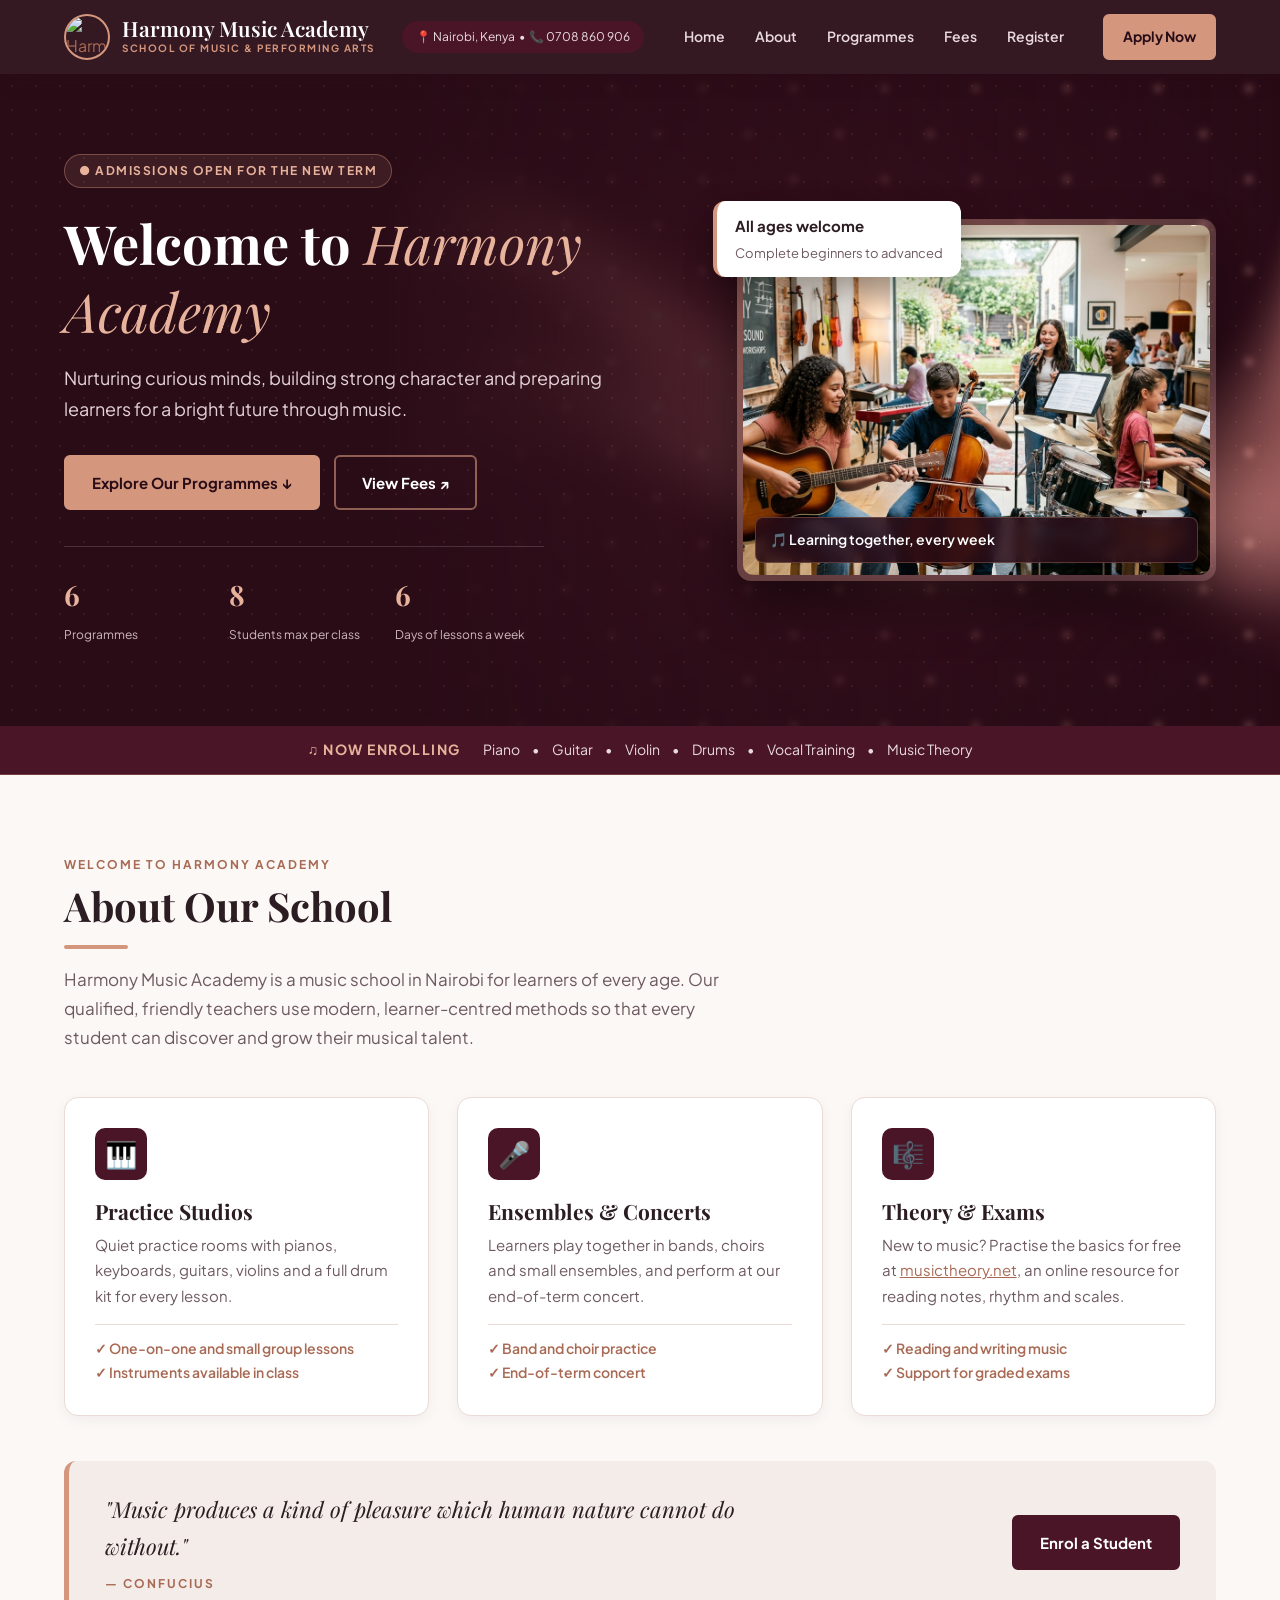
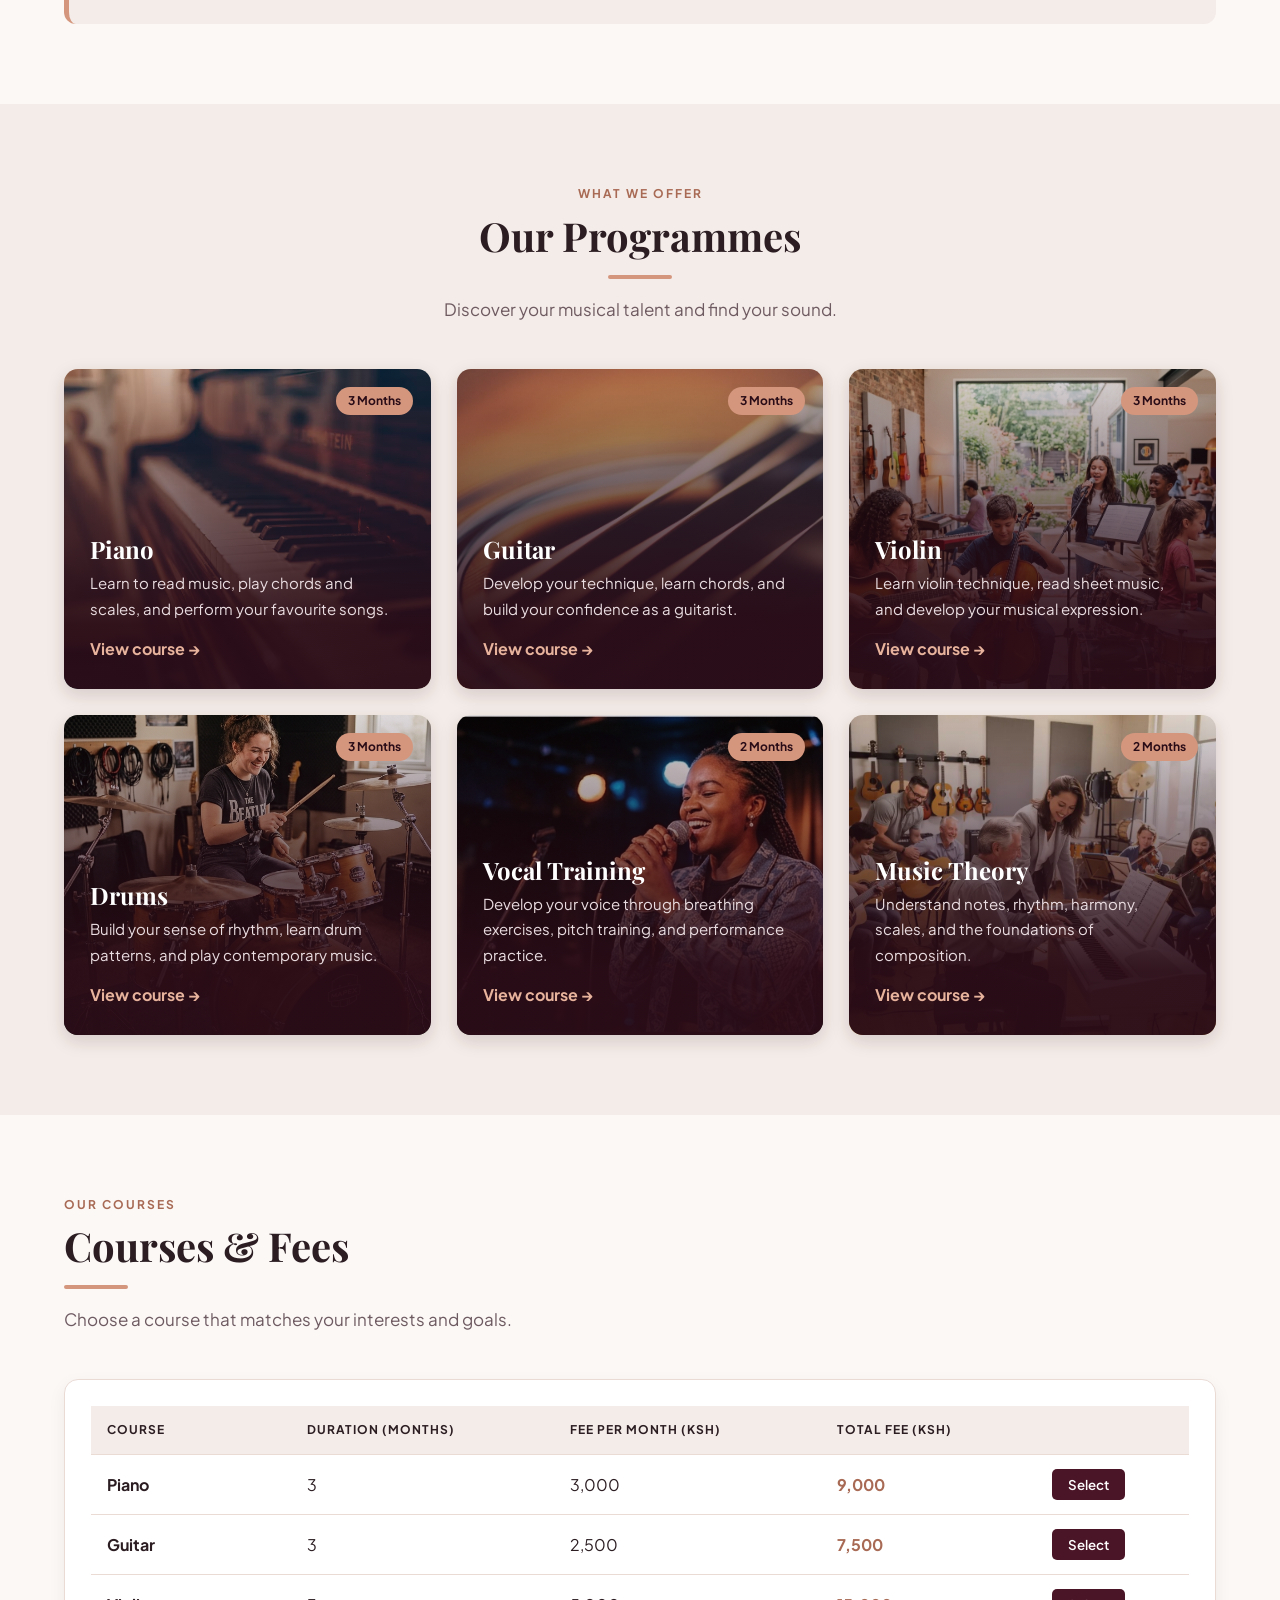
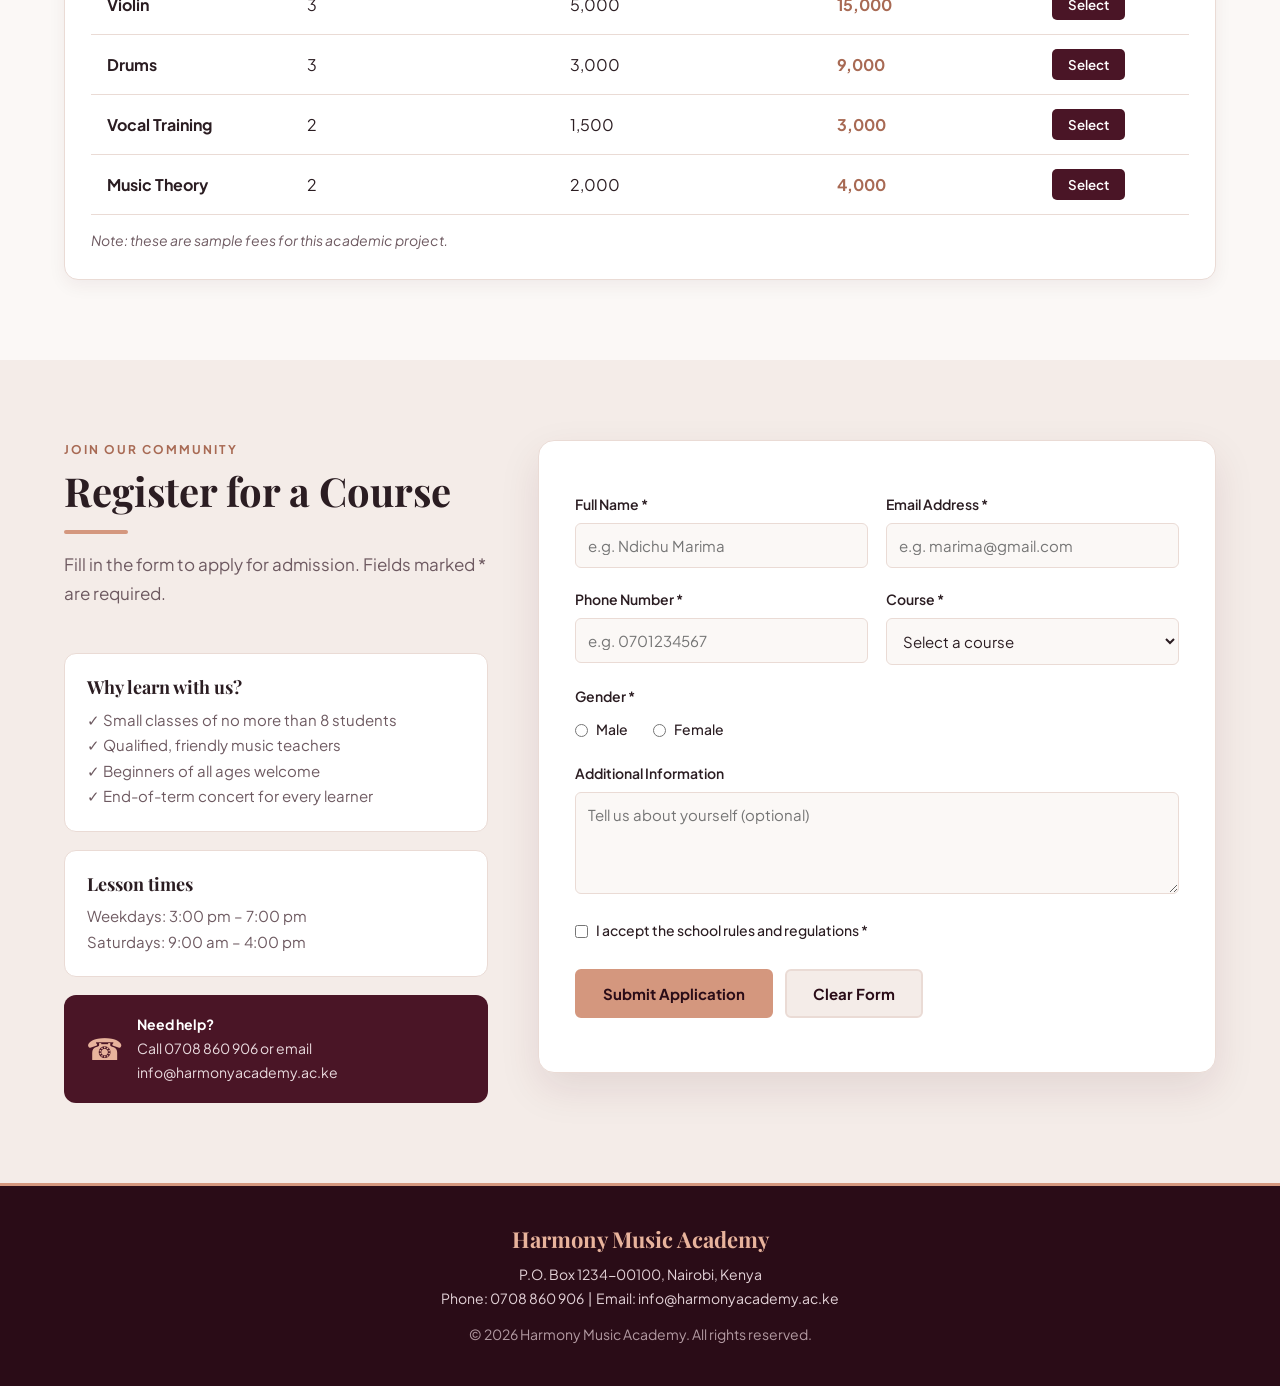
==== index.html @ 663740cb "Add files via upload" ====
<!DOCTYPE html>
<html lang="en">
<head>
    <meta charset="UTF-8">
    <meta name="viewport" content="width=device-width, initial-scale=1.0">
    <title>Harmony Music Academy</title>
    <link rel="preconnect" href="https://fonts.googleapis.com">
    <link rel="preconnect" href="https://fonts.gstatic.com" crossorigin>
    <link href="https://fonts.googleapis.com/css2?family=Playfair+Display:ital,wght@0,500;0,600;0,700;1,400&family=Plus+Jakarta+Sans:wght@400;500;600;700&display=swap" rel="stylesheet">
    <link rel="stylesheet" href="style.css">
</head>
<body>

    <!-- ========== 1. HEADER AND NAVIGATION ========== -->
    <header>
        <div class="header-inner">
            <a href="#home" class="logo">
                <img src="images/piano.png" alt="Harmony Music Academy logo">
                <div>
                    <span class="logo-name">Harmony Music Academy</span>
                    <span class="logo-tag">School of Music &amp; Performing Arts</span>
                </div>
            </a>

            <div class="contact-pill">📍 Nairobi, Kenya &nbsp;•&nbsp; 📞 0708 860 906</div>

            <nav>
                <a href="#home">Home</a>
                <a href="#about">About</a>
                <a href="#programmes">Programmes</a>
                <a href="#courses">Fees</a>
                <a href="#register">Register</a>
            </nav>

            <a href="#register" class="btn btn-small">Apply Now</a>
        </div>
    </header>

    <!-- ========== HERO ========== -->
    <section id="home" class="hero">
        <canvas id="hero-canvas"></canvas>
        <div class="hero-dots"></div>

        <div class="hero-inner">
            <!-- Left: text -->
            <div class="hero-text">
                <span class="badge">● Admissions open for the new term</span>
                <h1>Welcome to <em>Harmony Academy</em></h1>
                <p>Nurturing curious minds, building strong character and preparing learners for a bright future through music.</p>

                <div class="hero-buttons">
                    <button onclick="showWelcome()" class="btn">Explore Our Programmes ↓</button>
                    <a href="#courses" class="btn btn-outline">View Fees ↗</a>
                </div>

                <div class="stats">
                    <div><strong>6</strong><span>Programmes</span></div>
                    <div><strong>8</strong><span>Students max per class</span></div>
                    <div><strong>6</strong><span>Days of lessons a week</span></div>
                </div>
            </div>

            <!-- Right: framed photo -->
            <div class="hero-photo">
                <div class="photo-frame">
                    <img src="images/Logo.jpg" alt="Students playing guitar, cello, drums and piano at Harmony Academy">
                    <div class="photo-caption">🎵 Learning together, every week</div>
                </div>
                <div class="floating-badge">
                    <strong>All ages welcome</strong>
                    <span>Complete beginners to advanced</span>
                </div>
            </div>
        </div>
    </section>

    <!-- ========== INFO STRIP ========== -->
    <div class="ticker">
        <span class="ticker-title">♫ Now enrolling</span>
        <span>Piano</span><span>•</span><span>Guitar</span><span>•</span><span>Violin</span><span>•</span>
        <span>Drums</span><span>•</span><span>Vocal Training</span><span>•</span><span>Music Theory</span>
    </div>

    <!-- ========== 2. ABOUT ========== -->
    <section id="about" class="section">
        <div class="section-heading left">
            <span class="small-heading">Welcome to Harmony Academy</span>
            <h2>About Our School</h2>
            <p>Harmony Music Academy is a music school in Nairobi for learners of every age. Our qualified, friendly
               teachers use modern, learner-centred methods so that every student can discover and grow their musical talent.</p>
        </div>

        <div class="pillars">
            <div class="pillar">
                <div class="pillar-icon">🎹</div>
                <h3>Practice Studios</h3>
                <p>Quiet practice rooms with pianos, keyboards, guitars, violins and a full drum kit for every lesson.</p>
                <ul>
                    <li>✓ One-on-one and small group lessons</li>
                    <li>✓ Instruments available in class</li>
                </ul>
            </div>

            <div class="pillar">
                <div class="pillar-icon">🎤</div>
                <h3>Ensembles &amp; Concerts</h3>
                <p>Learners play together in bands, choirs and small ensembles, and perform at our end-of-term concert.</p>
                <ul>
                    <li>✓ Band and choir practice</li>
                    <li>✓ End-of-term concert</li>
                </ul>
            </div>

            <div class="pillar">
                <div class="pillar-icon">🎼</div>
                <h3>Theory &amp; Exams</h3>
                <p>New to music? Practise the basics for free at
                    <a href="https://www.musictheory.net/" target="_blank" rel="noopener">musictheory.net</a>,
                    an online resource for reading notes, rhythm and scales.</p>
                <ul>
                    <li>✓ Reading and writing music</li>
                    <li>✓ Support for graded exams</li>
                </ul>
            </div>
        </div>

        <div class="quote-banner">
            <blockquote>
                "Music produces a kind of pleasure which human nature cannot do without."
                <span>— Confucius</span>
            </blockquote>
            <a href="#register" class="btn btn-dark">Enrol a Student</a>
        </div>
    </section>

    <!-- ========== PROGRAMMES (photo cards) ========== -->
    <section id="programmes" class="section section-tinted">
        <div class="section-heading">
            <span class="small-heading">What We Offer</span>
            <h2>Our Programmes</h2>
            <p>Discover your musical talent and find your sound.</p>
        </div>

        <div class="card-grid">
            <div class="card" style="background-image: url('images/Piano.png');">
                <span class="card-tag">3 Months</span>
                <h3>Piano</h3>
                <p>Learn to read music, play chords and scales, and perform your favourite songs.</p>
                <a href="course.html?course=piano" class="card-link">View course →</a>
            </div>

            <div class="card" style="background-image: url('images/Guitar.jpg');">
                <span class="card-tag">3 Months</span>
                <h3>Guitar</h3>
                <p>Develop your technique, learn chords, and build your confidence as a guitarist.</p>
                <a href="course.html?course=guitar" class="card-link">View course →</a>
            </div>

            <div class="card" style="background-image: url('images/Logo.jpg');">
                <span class="card-tag">3 Months</span>
                <h3>Violin</h3>
                <p>Learn violin technique, read sheet music, and develop your musical expression.</p>
                <a href="course.html?course=violin" class="card-link">View course →</a>
            </div>

            <div class="card" style="background-image: url('images/Drums.png');">
                <span class="card-tag">3 Months</span>
                <h3>Drums</h3>
                <p>Build your sense of rhythm, learn drum patterns, and play contemporary music.</p>
                <a href="course.html?course=drums" class="card-link">View course →</a>
            </div>

            <div class="card" style="background-image: url('images/Singing.png');">
                <span class="card-tag">2 Months</span>
                <h3>Vocal Training</h3>
                <p>Develop your voice through breathing exercises, pitch training, and performance practice.</p>
                <a href="course.html?course=vocal" class="card-link">View course →</a>
            </div>

            <div class="card" style="background-image: url('images/Musictheory.png');">
                <span class="card-tag">2 Months</span>
                <h3>Music Theory</h3>
                <p>Understand notes, rhythm, harmony, scales, and the foundations of composition.</p>
                <a href="course.html?course=theory" class="card-link">View course →</a>
            </div>
        </div>
    </section>

    <!-- ========== COURSES AND FEES TABLE ========== -->
    <section id="courses" class="section">
        <div class="section-heading left">
            <span class="small-heading">Our Courses</span>
            <h2>Courses &amp; Fees</h2>
            <p>Choose a course that matches your interests and goals.</p>
        </div>

        <div class="table-card">
            <table id="feesTable">
                <thead>
                    <tr>
                        <th>Course</th>
                        <th>Duration (Months)</th>
                        <th>Fee per Month (Ksh)</th>
                        <th>Total Fee (Ksh)</th>
                        <th></th>
                    </tr>
                </thead>
                <tbody>
                    <tr>
                        <td>Piano</td>
                        <td>3</td>
                        <td>3,000</td>
                        <td class="total"></td>
                        <td><button class="btn-select" onclick="chooseCourse('Piano')">Select</button></td>
                    </tr>
                    <tr>
                        <td>Guitar</td>
                        <td>3</td>
                        <td>2,500</td>
                        <td class="total"></td>
                        <td><button class="btn-select" onclick="chooseCourse('Guitar')">Select</button></td>
                    </tr>
                    <tr>
                        <td>Violin</td>
                        <td>3</td>
                        <td>5,000</td>
                        <td class="total"></td>
                        <td><button class="btn-select" onclick="chooseCourse('Violin')">Select</button></td>
                    </tr>
                    <tr>
                        <td>Drums</td>
                        <td>3</td>
                        <td>3,000</td>
                        <td class="total"></td>
                        <td><button class="btn-select" onclick="chooseCourse('Drums')">Select</button></td>
                    </tr>
                    <tr>
                        <td>Vocal Training</td>
                        <td>2</td>
                        <td>1,500</td>
                        <td class="total"></td>
                        <td><button class="btn-select" onclick="chooseCourse('Vocal Training')">Select</button></td>
                    </tr>
                    <tr>
                        <td>Music Theory</td>
                        <td>2</td>
                        <td>2,000</td>
                        <td class="total"></td>
                        <td><button class="btn-select" onclick="chooseCourse('Music Theory')">Select</button></td>
                    </tr>
                </tbody>
            </table>
            <p class="note">Note: these are sample fees for this academic project.</p>
        </div>
    </section>

    <!-- ========== 3. REGISTRATION FORM ========== -->
    <section id="register" class="section section-tinted">
        <div class="register-grid">

            <!-- Left: instructions -->
            <div class="register-info">
                <div class="section-heading left">
                    <span class="small-heading">Join Our Community</span>
                    <h2>Register for a Course</h2>
                    <p>Fill in the form to apply for admission. Fields marked * are required.</p>
                </div>

                <div class="info-box">
                    <h3>Why learn with us?</h3>
                    <ul>
                        <li>✓ Small classes of no more than 8 students</li>
                        <li>✓ Qualified, friendly music teachers</li>
                        <li>✓ Beginners of all ages welcome</li>
                        <li>✓ End-of-term concert for every learner</li>
                    </ul>
                </div>

                <div class="info-box">
                    <h3>Lesson times</h3>
                    <p>Weekdays: 3:00 pm – 7:00 pm<br>Saturdays: 9:00 am – 4:00 pm</p>
                </div>

                <div class="help-box">
                    <span>☎</span>
                    <div>
                        <strong>Need help?</strong>
                        <p>Call 0708 860 906 or email info@harmonyacademy.ac.ke</p>
                    </div>
                </div>
            </div>

            <!-- Right: the form -->
            <form id="registrationForm" novalidate>
                <div class="form-row">
                    <div>
                        <label for="fullName">Full Name *</label>
                        <input type="text" id="fullName" name="fullName" placeholder="e.g. Ndichu Marima">
                        <small class="error" id="nameError"></small>
                    </div>
                    <div>
                        <label for="email">Email Address *</label>
                        <input type="email" id="email" name="email" placeholder="e.g. marima@gmail.com">
                        <small class="error" id="emailError"></small>
                    </div>
                </div>

                <div class="form-row">
                    <div>
                        <label for="phone">Phone Number *</label>
                        <input type="tel" id="phone" name="phone" placeholder="e.g. 0701234567">
                        <small class="error" id="phoneError"></small>
                    </div>
                    <div>
                        <label for="course">Course *</label>
                        <select id="course" name="course">
                            <option value="">Select a course</option>
                            <option>Piano</option>
                            <option>Guitar</option>
                            <option>Violin</option>
                            <option>Drums</option>
                            <option>Vocal Training</option>
                            <option>Music Theory</option>
                        </select>
                        <small class="error" id="courseError"></small>
                    </div>
                </div>

                <label>Gender *</label>
                <div class="radio-row">
                    <label><input type="radio" name="gender" value="Male"> Male</label>
                    <label><input type="radio" name="gender" value="Female"> Female</label>
                </div>
                <small class="error" id="genderError"></small>

                <label for="message">Additional Information</label>
                <textarea id="message" name="message" rows="4" placeholder="Tell us about yourself (optional)"></textarea>

                <label class="checkbox"><input type="checkbox" id="terms"> I accept the school rules and regulations *</label>
                <small class="error" id="termsError"></small>

                <div class="form-buttons">
                    <button type="submit" class="btn">Submit Application</button>
                    <button type="reset" class="btn btn-light">Clear Form</button>
                </div>

                <p id="formMessage"></p>
            </form>
        </div>
    </section>

    <!-- ========== FOOTER / CONTACT ========== -->
    <footer id="contact">
        <h3>Harmony Music Academy</h3>
        <p>P.O. Box 1234-00100, Nairobi, Kenya</p>
        <p>Phone: 0708 860 906 &nbsp;|&nbsp; Email: info@harmonyacademy.ac.ke</p>
        <p class="copyright">&copy; <span id="year"></span> Harmony Music Academy. All rights reserved.</p>
    </footer>

    <script src="script.js"></script>
</body>
</html>
---- style.css ----
/* ========== 4. CSS STYLING ========== */

/* Colour scheme: change a colour here and it changes everywhere */
:root {
    --dark: #2a0c17;          /* deepest wine: hero, footer */
    --main: #4a1526;          /* wine: header, buttons */
    --main-light: #632036;
    --accent: #d4977e;        /* rose gold */
    --accent-light: #e8b39c;
    --accent-dark: #a86a54;
    --cream: #fbf8f6;         /* page background */
    --cream-dark: #f4ece8;    /* tinted sections */
    --white: #ffffff;
    --text: #2b1d22;
    --muted: #6e5a61;
    --border: #eadbd5;
}

/* ---------- General ---------- */
* {
    box-sizing: border-box;
    margin: 0;
    padding: 0;
}

html {
    scroll-behavior: smooth;
}

body {
    font-family: "Plus Jakarta Sans", Arial, sans-serif;
    font-size: 16px;
    line-height: 1.7;
    background-color: var(--cream);
    color: var(--text);
}

h1, h2, h3 {
    font-family: "Playfair Display", Georgia, serif;
    line-height: 1.25;
}

a {
    color: var(--accent-dark);
}

/* ---------- Buttons ---------- */
.btn {
    display: inline-block;
    background-color: var(--accent);
    color: var(--dark);
    border: 2px solid var(--accent);
    padding: 13px 26px;
    border-radius: 6px;
    font-family: inherit;
    font-size: 15px;
    font-weight: 700;
    text-decoration: none;
    cursor: pointer;
    transition: background-color 0.3s, transform 0.3s, box-shadow 0.3s;
}

.btn:hover {
    background-color: var(--accent-light);
    transform: translateY(-2px);
    box-shadow: 0 8px 20px rgba(212, 151, 126, 0.35);
}

.btn-outline {
    background-color: transparent;
    color: white;
    border-color: rgba(212, 151, 126, 0.6);
}

.btn-outline:hover {
    background-color: rgba(255, 255, 255, 0.08);
}

.btn-dark {
    background-color: var(--main);
    border-color: var(--main);
    color: white;
}

.btn-dark:hover {
    background-color: var(--main-light);
}

.btn-light {
    background-color: var(--cream-dark);
    border-color: var(--border);
}

.btn-small {
    padding: 9px 18px;
    font-size: 14px;
}

/* ---------- 1. Header and navigation ---------- */
header {
    position: sticky;
    top: 0;
    z-index: 50;
    background-color: rgba(42, 12, 23, 0.95);
    backdrop-filter: blur(10px);
    box-shadow: 0 4px 20px rgba(42, 12, 23, 0.15);
}

.header-inner {
    max-width: 1200px;
    margin: 0 auto;
    padding: 14px 24px;
    display: flex;
    align-items: center;
    justify-content: space-between;
    gap: 20px;
    flex-wrap: wrap;
}

.logo {
    display: flex;
    align-items: center;
    gap: 12px;
    text-decoration: none;
}

.logo img {
    width: 46px;
    height: 46px;
    border-radius: 50%;
    object-fit: cover;
    border: 2px solid var(--accent);
}

.logo-name {
    display: block;
    font-family: "Playfair Display", Georgia, serif;
    font-size: 21px;
    font-weight: 600;
    color: white;
    line-height: 1.1;
}

.logo-tag {
    display: block;
    font-size: 10px;
    font-weight: 700;
    letter-spacing: 1.5px;
    text-transform: uppercase;
    color: var(--accent);
}

.contact-pill {
    background-color: var(--main);
    color: #e9dade;
    font-size: 12px;
    padding: 6px 14px;
    border-radius: 20px;
}

nav {
    display: flex;
    gap: 6px;
    flex-wrap: wrap;
}

nav a {
    color: #e9dade;
    text-decoration: none;
    font-size: 14px;
    font-weight: 600;
    padding: 6px 12px;
    border-radius: 5px;
    transition: background-color 0.3s, color 0.3s;
}

/* Hover effect on navigation links */
nav a:hover {
    background-color: var(--accent);
    color: var(--dark);
}

/* ---------- Hero ---------- */
.hero {
    position: relative;
    overflow: hidden;
    background-color: var(--dark);
    color: white;
}

#hero-canvas {
    position: absolute;
    inset: 0;
    width: 100%;
    height: 100%;
    opacity: 0.6;
    pointer-events: none;
}

/* Fade from solid on the left to the waves on the right */
.hero::before {
    content: "";
    position: absolute;
    inset: 0;
    background: linear-gradient(to right, var(--dark) 30%, rgba(42, 12, 23, 0.7) 60%, transparent);
    z-index: 1;
}

/* Faint dot pattern */
.hero-dots {
    position: absolute;
    inset: 0;
    background-image: radial-gradient(rgba(232, 179, 156, 0.6) 0.8px, transparent 0.8px);
    background-size: 24px 24px;
    opacity: 0.15;
    z-index: 1;
}

.hero-inner {
    position: relative;
    z-index: 2;
    max-width: 1200px;
    margin: 0 auto;
    padding: 80px 24px;
    display: grid;
    grid-template-columns: 1.3fr 1fr;
    gap: 50px;
    align-items: center;
}

.badge {
    display: inline-block;
    font-size: 12px;
    font-weight: 700;
    letter-spacing: 1.5px;
    text-transform: uppercase;
    color: var(--accent-light);
    background-color: rgba(212, 151, 126, 0.12);
    border: 1px solid rgba(212, 151, 126, 0.4);
    padding: 6px 14px;
    border-radius: 20px;
    margin-bottom: 22px;
}

.hero h1 {
    font-size: clamp(34px, 4.5vw, 54px);
    margin-bottom: 18px;
}

.hero h1 em {
    font-weight: 400;
    color: var(--accent-light);
}

.hero-text > p {
    color: #e3d2d7;
    font-size: 18px;
    max-width: 540px;
    margin-bottom: 30px;
}

.hero-buttons {
    display: flex;
    gap: 14px;
    flex-wrap: wrap;
}

.stats {
    display: grid;
    grid-template-columns: repeat(3, 1fr);
    gap: 16px;
    max-width: 480px;
    margin-top: 36px;
    padding-top: 24px;
    border-top: 1px solid rgba(255, 255, 255, 0.15);
}

.stats strong {
    display: block;
    font-family: "Playfair Display", Georgia, serif;
    font-size: 28px;
    color: var(--accent-light);
}

.stats span {
    font-size: 12px;
    color: #cdb8be;
}

.hero-photo {
    position: relative;
}

.photo-frame {
    position: relative;
    padding: 6px;
    border-radius: 14px;
    background: linear-gradient(135deg, rgba(212, 151, 126, 0.5), rgba(255, 255, 255, 0.1));
    box-shadow: 0 25px 50px rgba(0, 0, 0, 0.4);
}

.photo-frame img {
    display: block;
    width: 100%;
    aspect-ratio: 4 / 3;
    object-fit: cover;
    border-radius: 10px;
    transition: transform 0.6s;
}

.photo-frame:hover img {
    transform: scale(1.03);
}

.photo-caption {
    position: absolute;
    left: 18px;
    right: 18px;
    bottom: 18px;
    background-color: rgba(42, 12, 23, 0.85);
    backdrop-filter: blur(6px);
    border: 1px solid rgba(212, 151, 126, 0.3);
    border-radius: 8px;
    padding: 10px 14px;
    font-size: 14px;
    font-weight: 600;
}

.floating-badge {
    position: absolute;
    top: -18px;
    left: -24px;
    background-color: white;
    color: var(--text);
    padding: 12px 18px;
    border-radius: 12px;
    box-shadow: 0 12px 30px rgba(0, 0, 0, 0.25);
    border-left: 4px solid var(--accent);
}

.floating-badge strong {
    display: block;
    font-size: 15px;
}

.floating-badge span {
    font-size: 13px;
    color: var(--muted);
}

/* ---------- Info strip ---------- */
.ticker {
    background-color: var(--main);
    color: #e9dade;
    font-size: 14px;
    padding: 12px 24px;
    display: flex;
    flex-wrap: wrap;
    justify-content: center;
    gap: 12px;
    border-bottom: 1px solid rgba(212, 151, 126, 0.3);
}

.ticker-title {
    color: var(--accent-light);
    font-weight: 700;
    letter-spacing: 1.5px;
    text-transform: uppercase;
    margin-right: 10px;
}

/* ---------- 2. Content sections ---------- */
.section {
    max-width: 1200px;
    margin: 0 auto;
    padding: 80px 24px;
    scroll-margin-top: 80px;
}

/* A tinted section stretches the colour full width */
.section-tinted {
    max-width: none;
    background-color: var(--cream-dark);
    padding-left: max(24px, calc((100% - 1152px) / 2));
    padding-right: max(24px, calc((100% - 1152px) / 2));
}

.section-heading {
    text-align: center;
    max-width: 680px;
    margin: 0 auto 45px;
}

.section-heading.left {
    text-align: left;
    margin-left: 0;
}

.small-heading {
    display: block;
    font-size: 12px;
    font-weight: 700;
    letter-spacing: 2px;
    text-transform: uppercase;
    color: var(--accent-dark);
    margin-bottom: 6px;
}

.section-heading h2 {
    font-size: clamp(30px, 3.5vw, 40px);
    color: var(--text);
}

/* Short rose-gold line under each heading */
.section-heading h2::after {
    content: "";
    display: block;
    width: 64px;
    height: 4px;
    border-radius: 2px;
    background-color: var(--accent);
    margin: 14px auto 16px;
}

.section-heading.left h2::after {
    margin-left: 0;
}

.section-heading p {
    color: var(--muted);
    font-size: 17px;
}

/* ---------- About: three pillar cards ---------- */
.pillars {
    display: grid;
    grid-template-columns: repeat(3, 1fr);
    gap: 28px;
}

.pillar {
    background-color: var(--white);
    border: 1px solid var(--border);
    border-radius: 14px;
    padding: 30px;
    box-shadow: 0 4px 14px rgba(74, 21, 38, 0.05);
    transition: border-color 0.3s, transform 0.3s, box-shadow 0.3s;
}

.pillar:hover {
    border-color: var(--accent);
    transform: translateY(-6px);
    box-shadow: 0 16px 32px rgba(74, 21, 38, 0.12);
}

.pillar-icon {
    width: 52px;
    height: 52px;
    border-radius: 10px;
    background-color: var(--main);
    display: flex;
    align-items: center;
    justify-content: center;
    font-size: 26px;
    margin-bottom: 18px;
}

.pillar h3 {
    font-size: 21px;
    margin-bottom: 8px;
}

.pillar p {
    color: var(--muted);
    font-size: 15px;
    margin-bottom: 16px;
}

.pillar ul {
    list-style: none;
    border-top: 1px solid var(--border);
    padding-top: 12px;
    font-size: 14px;
    font-weight: 600;
    color: var(--accent-dark);
}

.quote-banner {
    margin-top: 45px;
    background-color: var(--cream-dark);
    border-left: 5px solid var(--accent);
    border-radius: 12px;
    padding: 30px 36px;
    display: flex;
    align-items: center;
    justify-content: space-between;
    gap: 24px;
    flex-wrap: wrap;
}

.quote-banner blockquote {
    font-family: "Playfair Display", Georgia, serif;
    font-style: italic;
    font-size: 22px;
    max-width: 700px;
}

.quote-banner blockquote span {
    display: block;
    font-family: "Plus Jakarta Sans", Arial, sans-serif;
    font-style: normal;
    font-size: 12px;
    font-weight: 700;
    letter-spacing: 2px;
    text-transform: uppercase;
    color: var(--accent-dark);
    margin-top: 8px;
}

/* ---------- Programme photo cards ---------- */
.card-grid {
    display: grid;
    grid-template-columns: repeat(3, 1fr);
    gap: 26px;
}

.card {
    position: relative;
    overflow: hidden;
    min-height: 320px;
    padding: 26px;
    border-radius: 14px;
    background-size: cover;
    background-position: center;
    color: white;
    display: flex;
    flex-direction: column;
    justify-content: flex-end;
    box-shadow: 0 6px 18px rgba(42, 12, 23, 0.15);
    transition: transform 0.35s, box-shadow 0.35s;
}

/* Dark fade over the photo so the text is readable */
.card::before {
    content: "";
    position: absolute;
    inset: 0;
    background: linear-gradient(to top, rgba(42, 12, 23, 0.95) 20%, rgba(42, 12, 23, 0.15));
}

/* Keep the text above the dark fade */
.card > * {
    position: relative;
    z-index: 1;
}

.card:hover {
    transform: translateY(-8px);
    box-shadow: 0 20px 40px rgba(42, 12, 23, 0.3);
}

.card-tag {
    position: absolute;
    top: 18px;
    right: 18px;
    background-color: var(--accent);
    color: var(--dark);
    font-size: 12px;
    font-weight: 700;
    padding: 4px 12px;
    border-radius: 20px;
}

.card h3 {
    font-size: 24px;
    margin-bottom: 6px;
}

.card p {
    color: #eadde1;
    font-size: 15px;
    margin-bottom: 14px;
}

.card .card-link {
    color: var(--accent-light);
    font-weight: 700;
    text-decoration: none;
}

.card .card-link:hover {
    text-decoration: underline;
}

/* ---------- Table ---------- */
.table-card {
    background-color: var(--white);
    border: 1px solid var(--border);
    border-radius: 14px;
    padding: 26px;
    box-shadow: 0 6px 18px rgba(74, 21, 38, 0.06);
    overflow-x: auto;
}

table {
    width: 100%;
    border-collapse: collapse;
}

th, td {
    padding: 14px 16px;
    text-align: left;
    border-bottom: 1px solid var(--border);
}

th {
    background-color: var(--cream-dark);
    font-size: 12px;
    letter-spacing: 1px;
    text-transform: uppercase;
}

td:first-child {
    font-weight: 700;
}

.total {
    font-weight: 700;
    color: var(--accent-dark);
}

tbody tr {
    transition: background-color 0.3s;
}

tbody tr:hover {
    background-color: #fbf1ec;
}

.btn-select {
    background-color: var(--main);
    color: white;
    border: none;
    padding: 7px 16px;
    border-radius: 5px;
    font-family: inherit;
    font-weight: 600;
    cursor: pointer;
    transition: background-color 0.3s;
}

.btn-select:hover {
    background-color: var(--accent);
    color: var(--dark);
}

.note {
    color: var(--muted);
    font-size: 14px;
    font-style: italic;
    margin-top: 14px;
}

/* ---------- 3. Registration form ---------- */
.register-grid {
    display: grid;
    grid-template-columns: 1fr 1.6fr;
    gap: 50px;
    align-items: start;
}

.info-box {
    background-color: var(--white);
    border: 1px solid var(--border);
    border-radius: 12px;
    padding: 22px;
    margin-bottom: 18px;
}

.info-box h3 {
    font-size: 18px;
    margin-bottom: 8px;
}

.info-box ul {
    list-style: none;
    color: var(--muted);
    font-size: 15px;
}

.info-box p {
    color: var(--muted);
    font-size: 15px;
}

.help-box {
    display: flex;
    gap: 14px;
    align-items: center;
    background-color: var(--main);
    color: #e9dade;
    border-radius: 12px;
    padding: 18px 22px;
    font-size: 14px;
}

.help-box > span {
    font-size: 30px;
    color: var(--accent-light);
}

.help-box strong {
    color: white;
}

form {
    background-color: var(--white);
    border: 1px solid var(--border);
    border-radius: 16px;
    padding: 36px;
    box-shadow: 0 16px 40px rgba(74, 21, 38, 0.1);
}

.form-row {
    display: grid;
    grid-template-columns: 1fr 1fr;
    gap: 18px;
}

form label {
    display: block;
    font-weight: 600;
    font-size: 14px;
    margin: 16px 0 6px;
}

input[type="text"],
input[type="email"],
input[type="tel"],
select,
textarea {
    width: 100%;
    padding: 12px;
    font-family: inherit;
    font-size: 15px;
    color: var(--text);
    background-color: var(--cream);
    border: 1px solid var(--border);
    border-radius: 6px;
}

input:focus,
select:focus,
textarea:focus {
    outline: none;
    border-color: var(--accent);
    box-shadow: 0 0 0 3px rgba(212, 151, 126, 0.25);
}

.radio-row {
    display: flex;
    gap: 25px;
}

.radio-row label,
form .checkbox {
    font-weight: 500;
    display: flex;
    align-items: center;
    gap: 8px;
    margin: 4px 0;
}

form .checkbox {
    margin-top: 18px;
}

.error {
    display: block;
    color: #c0392b;
    font-size: 13px;
    margin-top: 4px;
}

.form-buttons {
    display: flex;
    gap: 12px;
    margin-top: 26px;
    flex-wrap: wrap;
}

#formMessage {
    margin-top: 18px;
    font-weight: 700;
}

/* ---------- Footer ---------- */
footer {
    background-color: var(--dark);
    color: #e3d2d7;
    text-align: center;
    padding: 40px 24px;
    border-top: 3px solid var(--accent);
    font-size: 14px;
}

footer h3 {
    color: var(--accent-light);
    font-size: 22px;
    margin-bottom: 10px;
}

.copyright {
    margin-top: 12px;
    color: #b39aa2;
}

/* ---------- Fade-in on scroll ---------- */
.fade-in {
    opacity: 0;
    transform: translateY(40px);
    transition: opacity 0.8s ease, transform 0.8s ease;
}

.fade-in.visible {
    opacity: 1;
    transform: translateY(0);
}

/* ---------- Course details page (course.html) ---------- */
.course-hero {
    min-height: 45vh;
    background-size: cover;
    background-position: center;
    position: relative;
    display: flex;
    align-items: flex-end;
    padding: 50px max(24px, calc((100% - 1152px) / 2));
    color: white;
}

.course-hero::before {
    content: "";
    position: absolute;
    inset: 0;
    background: linear-gradient(to top, rgba(42, 12, 23, 0.95), rgba(42, 12, 23, 0.3));
}

.course-hero > * {
    position: relative;
    z-index: 1;
}

.course-hero h1 {
    font-size: clamp(34px, 4.5vw, 50px);
}

.back-link {
    color: var(--accent-light);
    text-decoration: none;
    font-weight: 700;
}

.course-layout {
    display: grid;
    grid-template-columns: 1.6fr 1fr;
    gap: 40px;
    align-items: start;
}

.course-layout h2 {
    font-size: 26px;
    margin: 24px 0 10px;
}

.course-layout ul {
    padding-left: 20px;
}

.course-layout li {
    margin-bottom: 6px;
}

.info-card {
    background-color: var(--main);
    color: #e9dade;
    border-top: 5px solid var(--accent);
    border-radius: 14px;
    padding: 30px;
}

.info-card h3 {
    color: var(--accent-light);
    font-size: 17px;
    margin: 18px 0 6px;
}

.info-card h3:first-child {
    margin-top: 0;
}

.info-card .btn-enrol {
    display: block;
    text-align: center;
    background-color: var(--accent);
    color: var(--dark);
    padding: 14px;
    border-radius: 6px;
    font-weight: 700;
    text-decoration: none;
    margin-top: 22px;
    transition: background-color 0.3s, transform 0.3s;
}

.info-card .btn-enrol:hover {
    background-color: var(--accent-light);
    transform: translateY(-2px);
}

/* ---------- Layout for smaller screens ---------- */
@media (max-width: 1000px) {
    .contact-pill {
        display: none;
    }

    .hero-inner,
    .register-grid,
    .course-layout {
        grid-template-columns: 1fr;
    }

    .floating-badge {
        left: 10px;
    }

    .pillars,
    .card-grid {
        grid-template-columns: repeat(2, 1fr);
    }
}

@media (max-width: 700px) {
    .header-inner {
        justify-content: center;
    }

    .btn-small {
        display: none;
    }

    .hero-inner {
        padding: 50px 16px;
    }

    .section {
        padding: 55px 16px;
    }

    .pillars,
    .card-grid,
    .form-row,
    .stats {
        grid-template-columns: 1fr;
    }

    .stats {
        gap: 8px;
    }

    form {
        padding: 22px;
    }

    .quote-banner blockquote {
        font-size: 19px;
    }
}
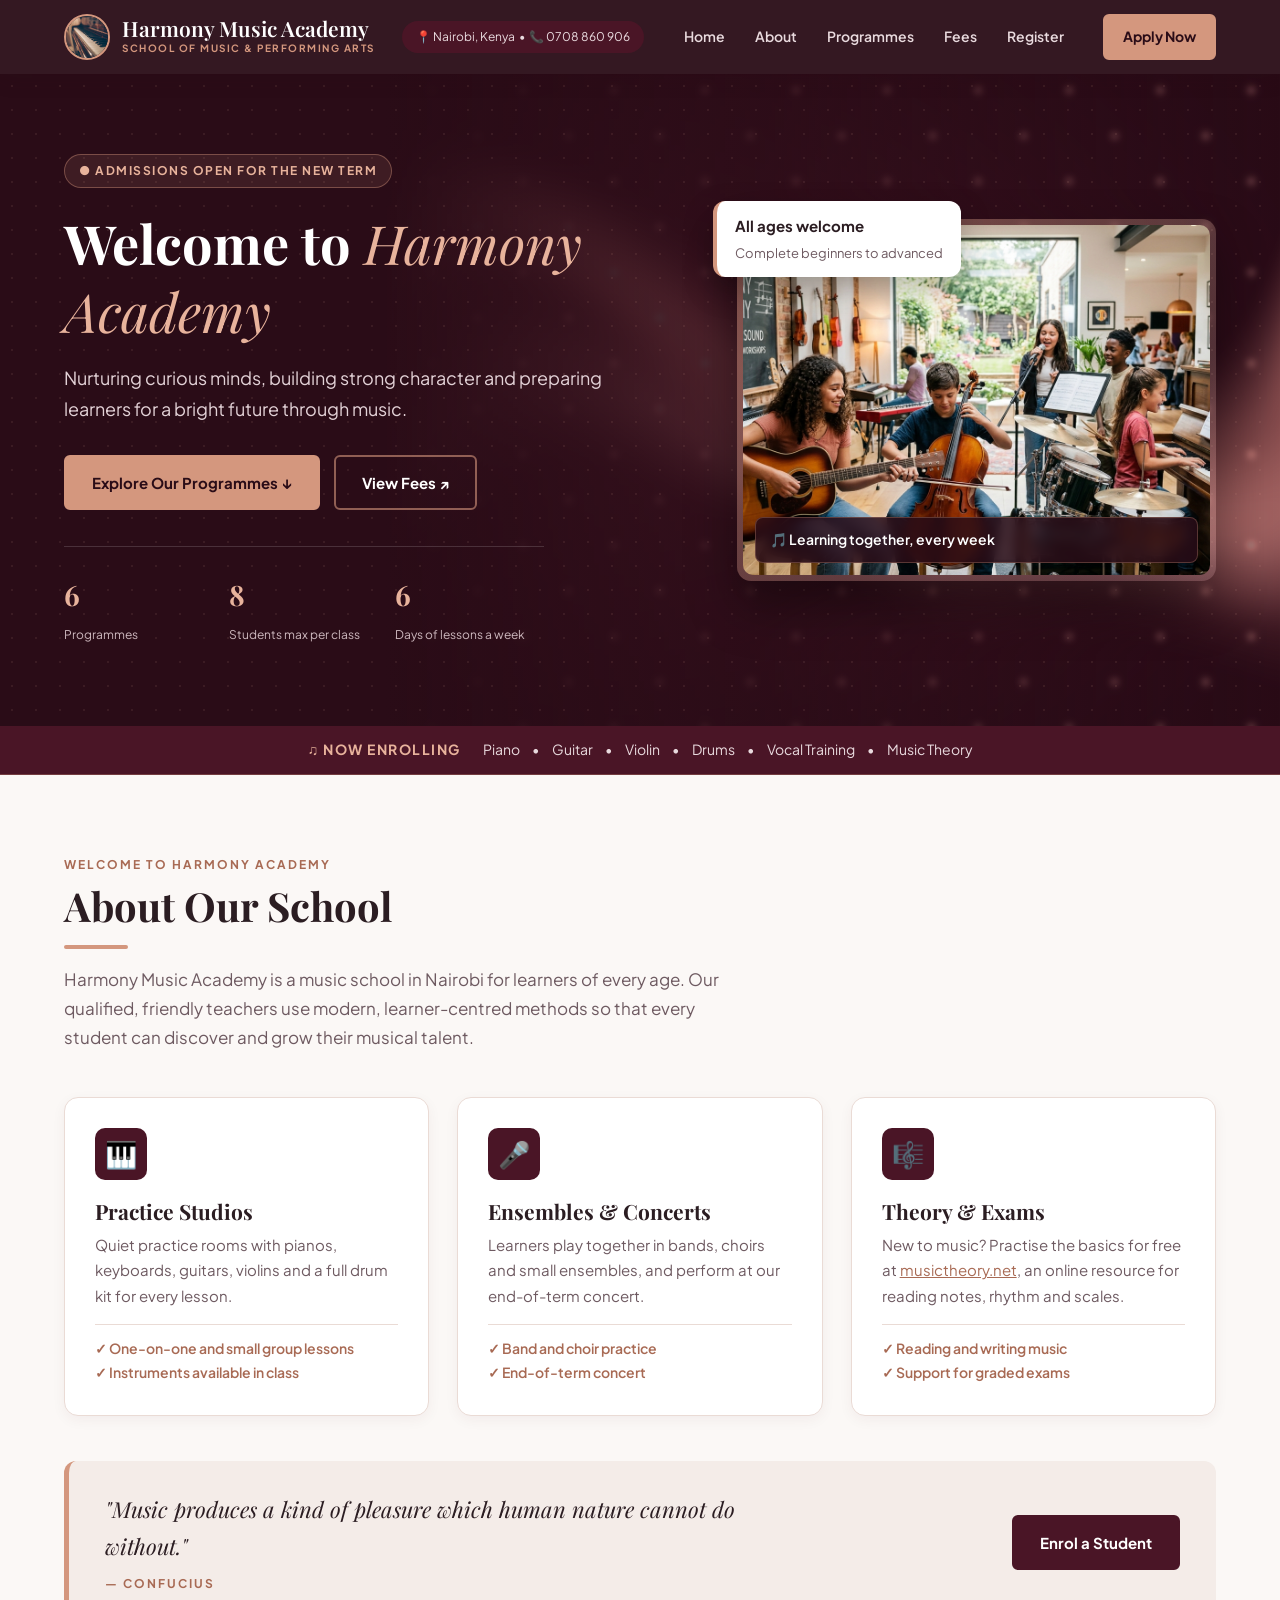
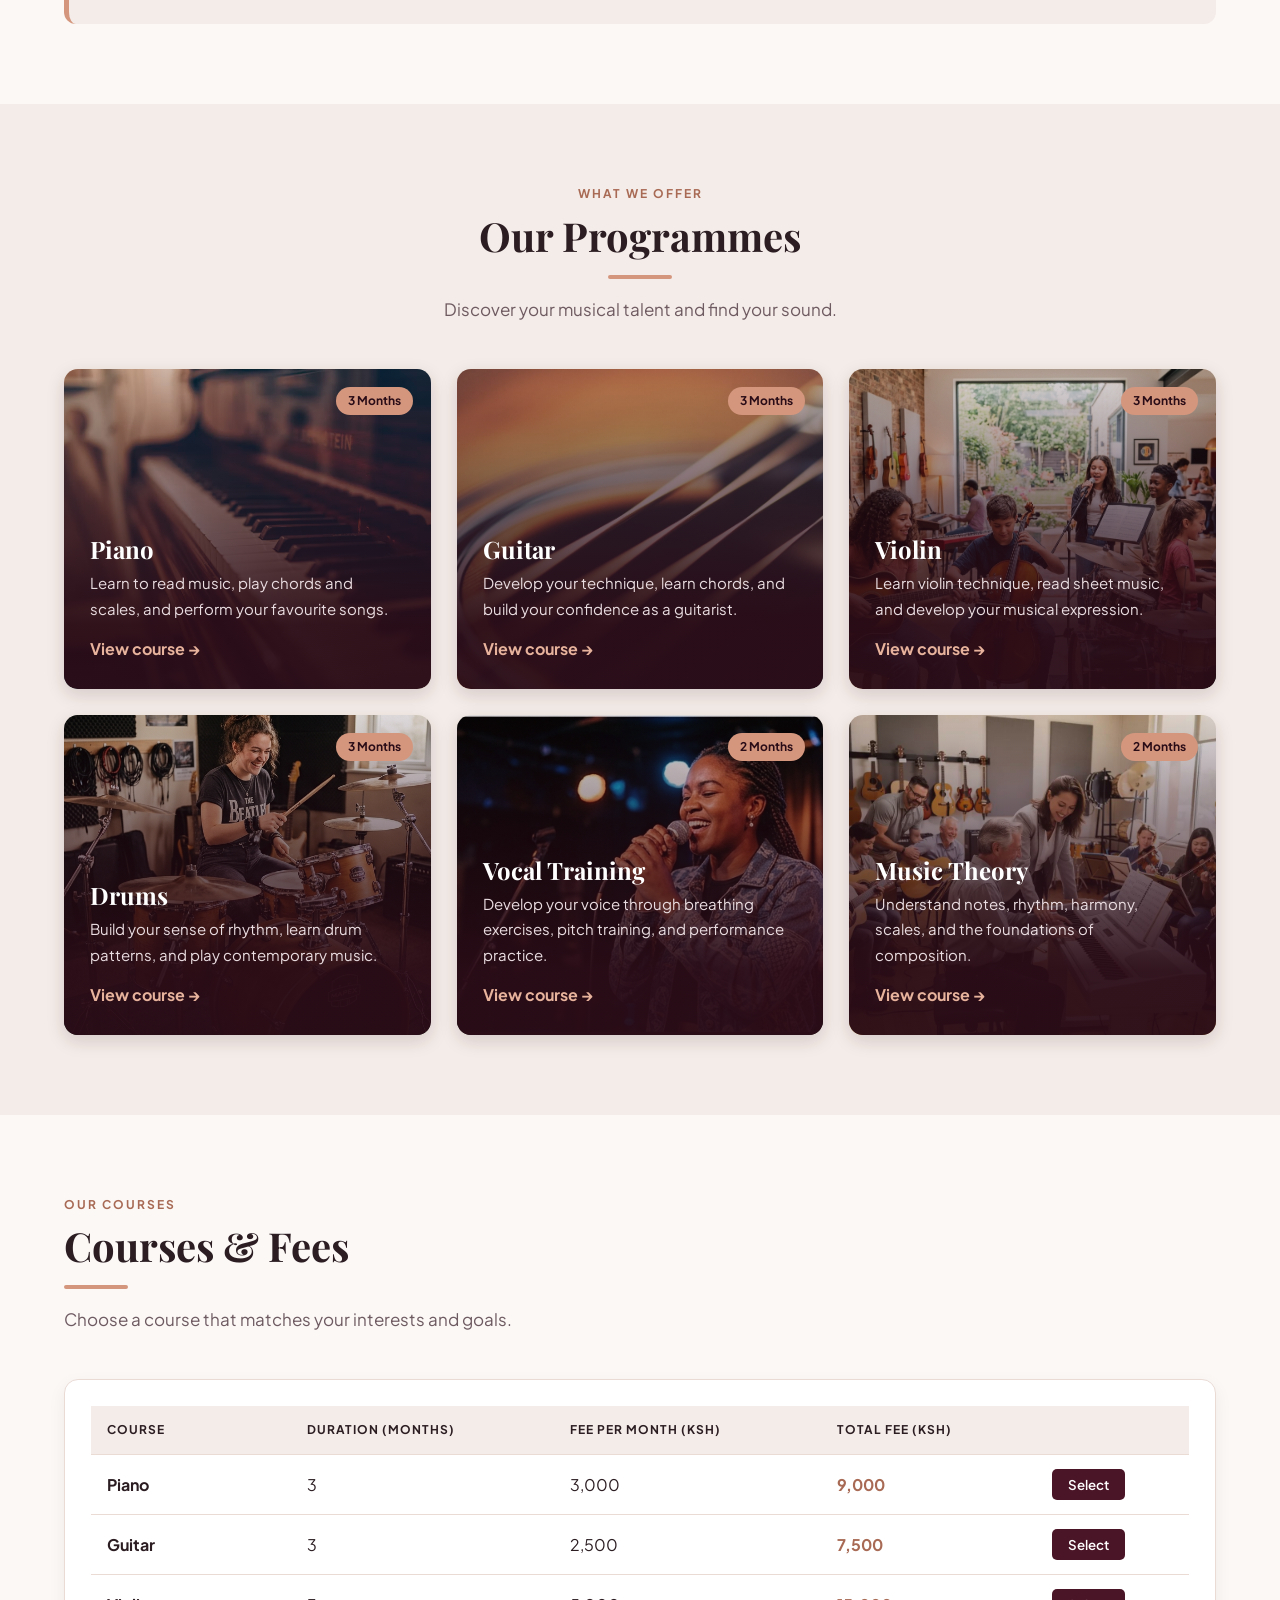
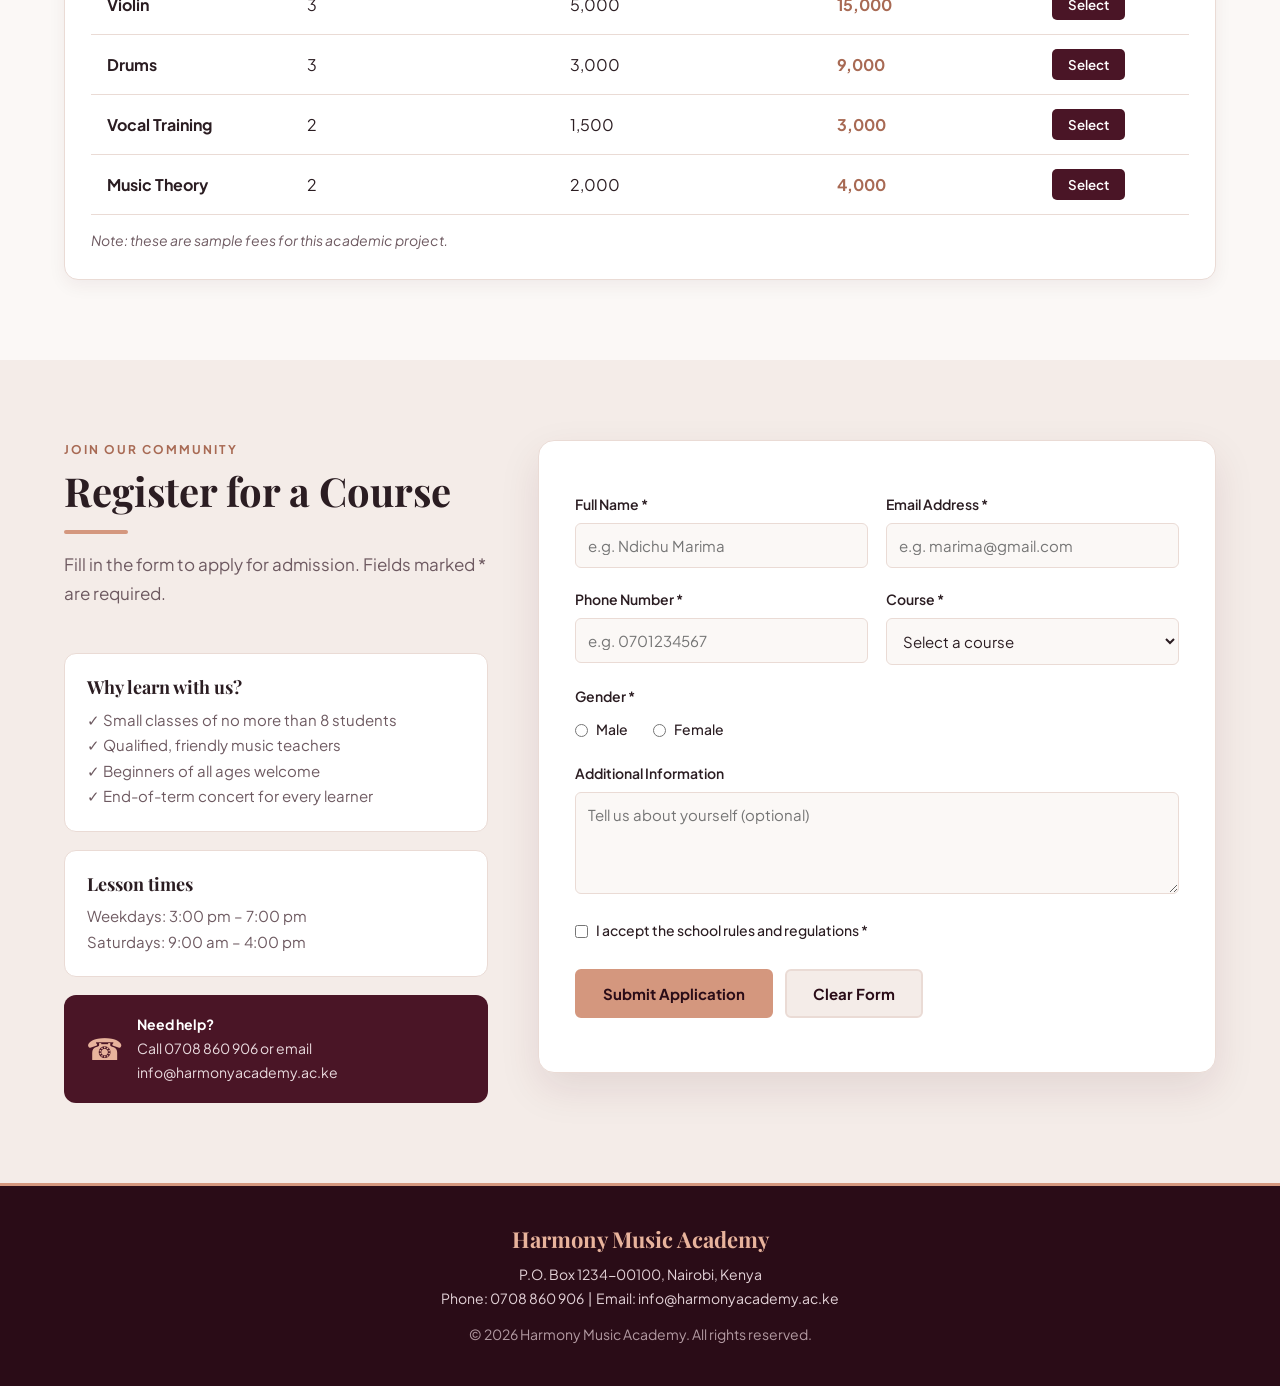
==== commit 2b1c9ec0: "Update index.html" ====
--- a/index.html
+++ b/index.html
@@ -15,7 +15,7 @@
     <header>
         <div class="header-inner">
             <a href="#home" class="logo">
-                <img src="images/piano.png" alt="Harmony Music Academy logo">
+                <img src="images/Piano.png" alt="Harmony Music Academy logo">
                 <div>
                     <span class="logo-name">Harmony Music Academy</span>
                     <span class="logo-tag">School of Music &amp; Performing Arts</span>
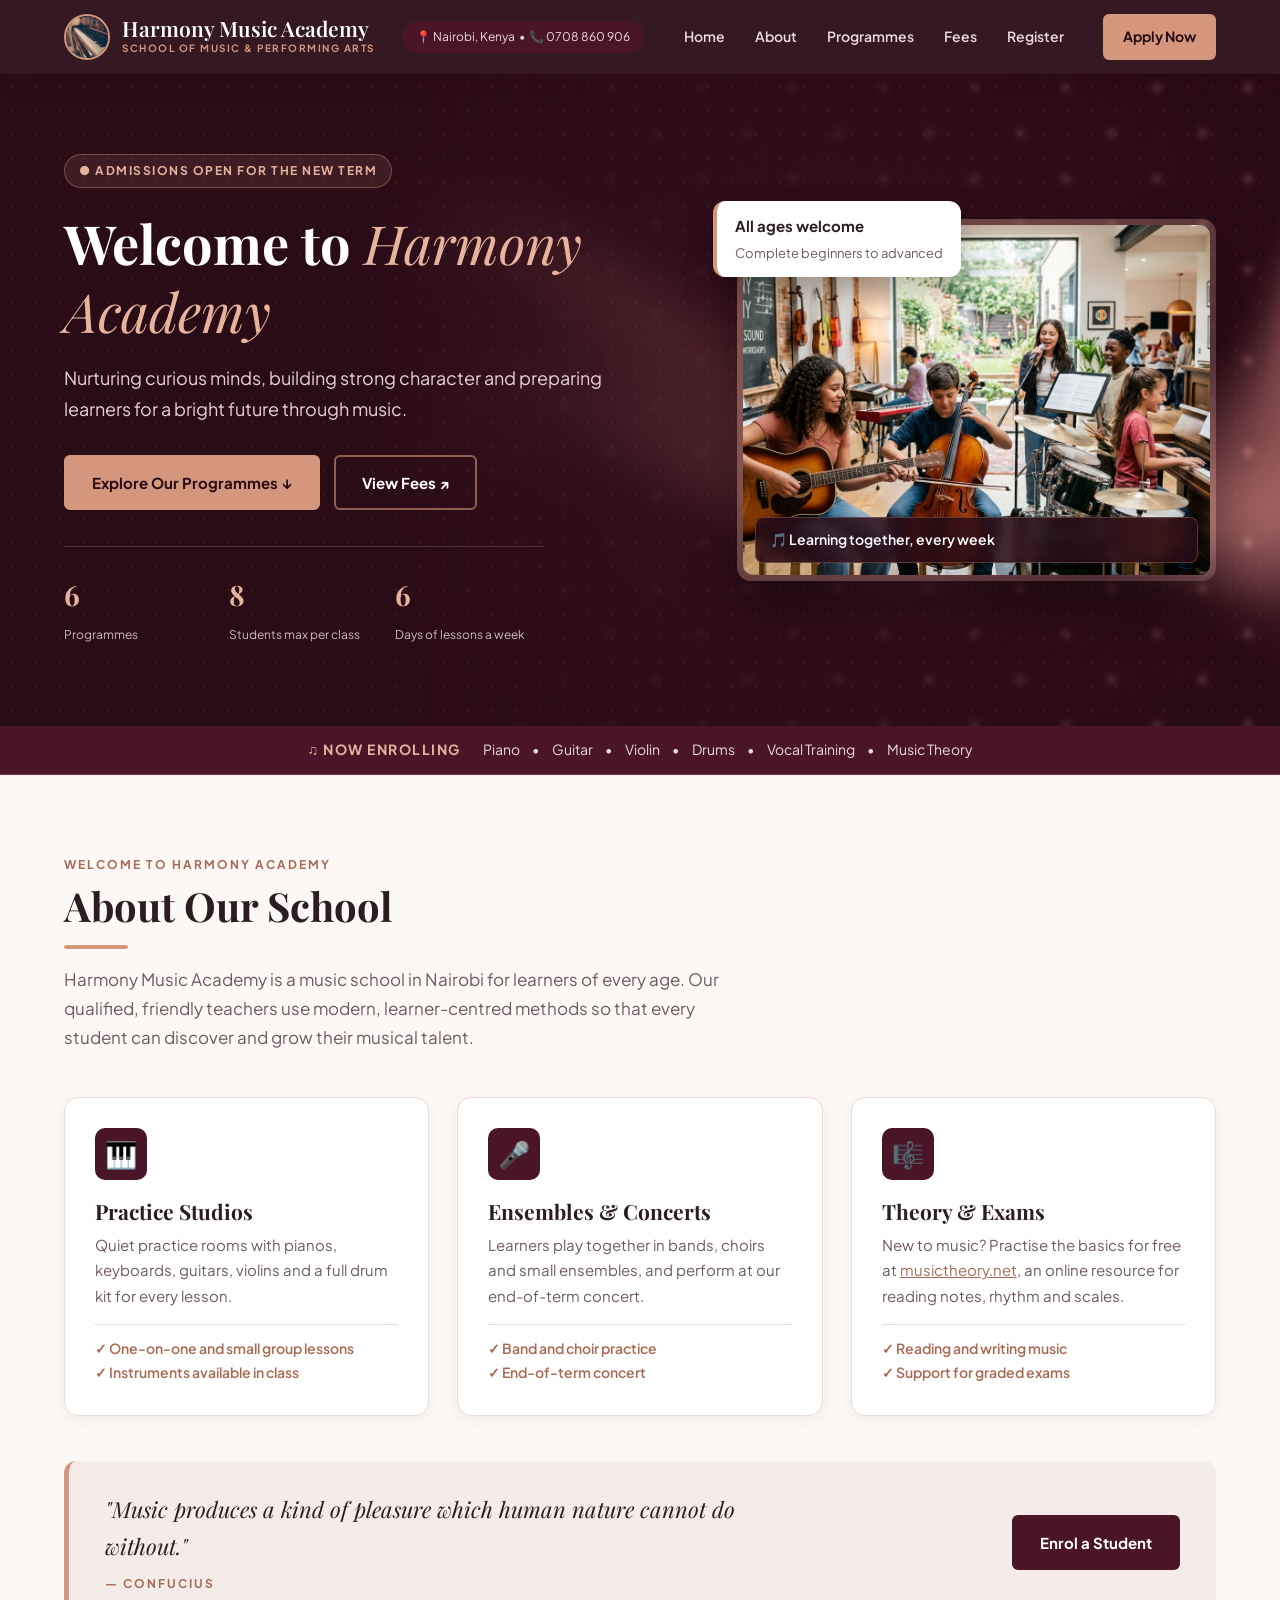
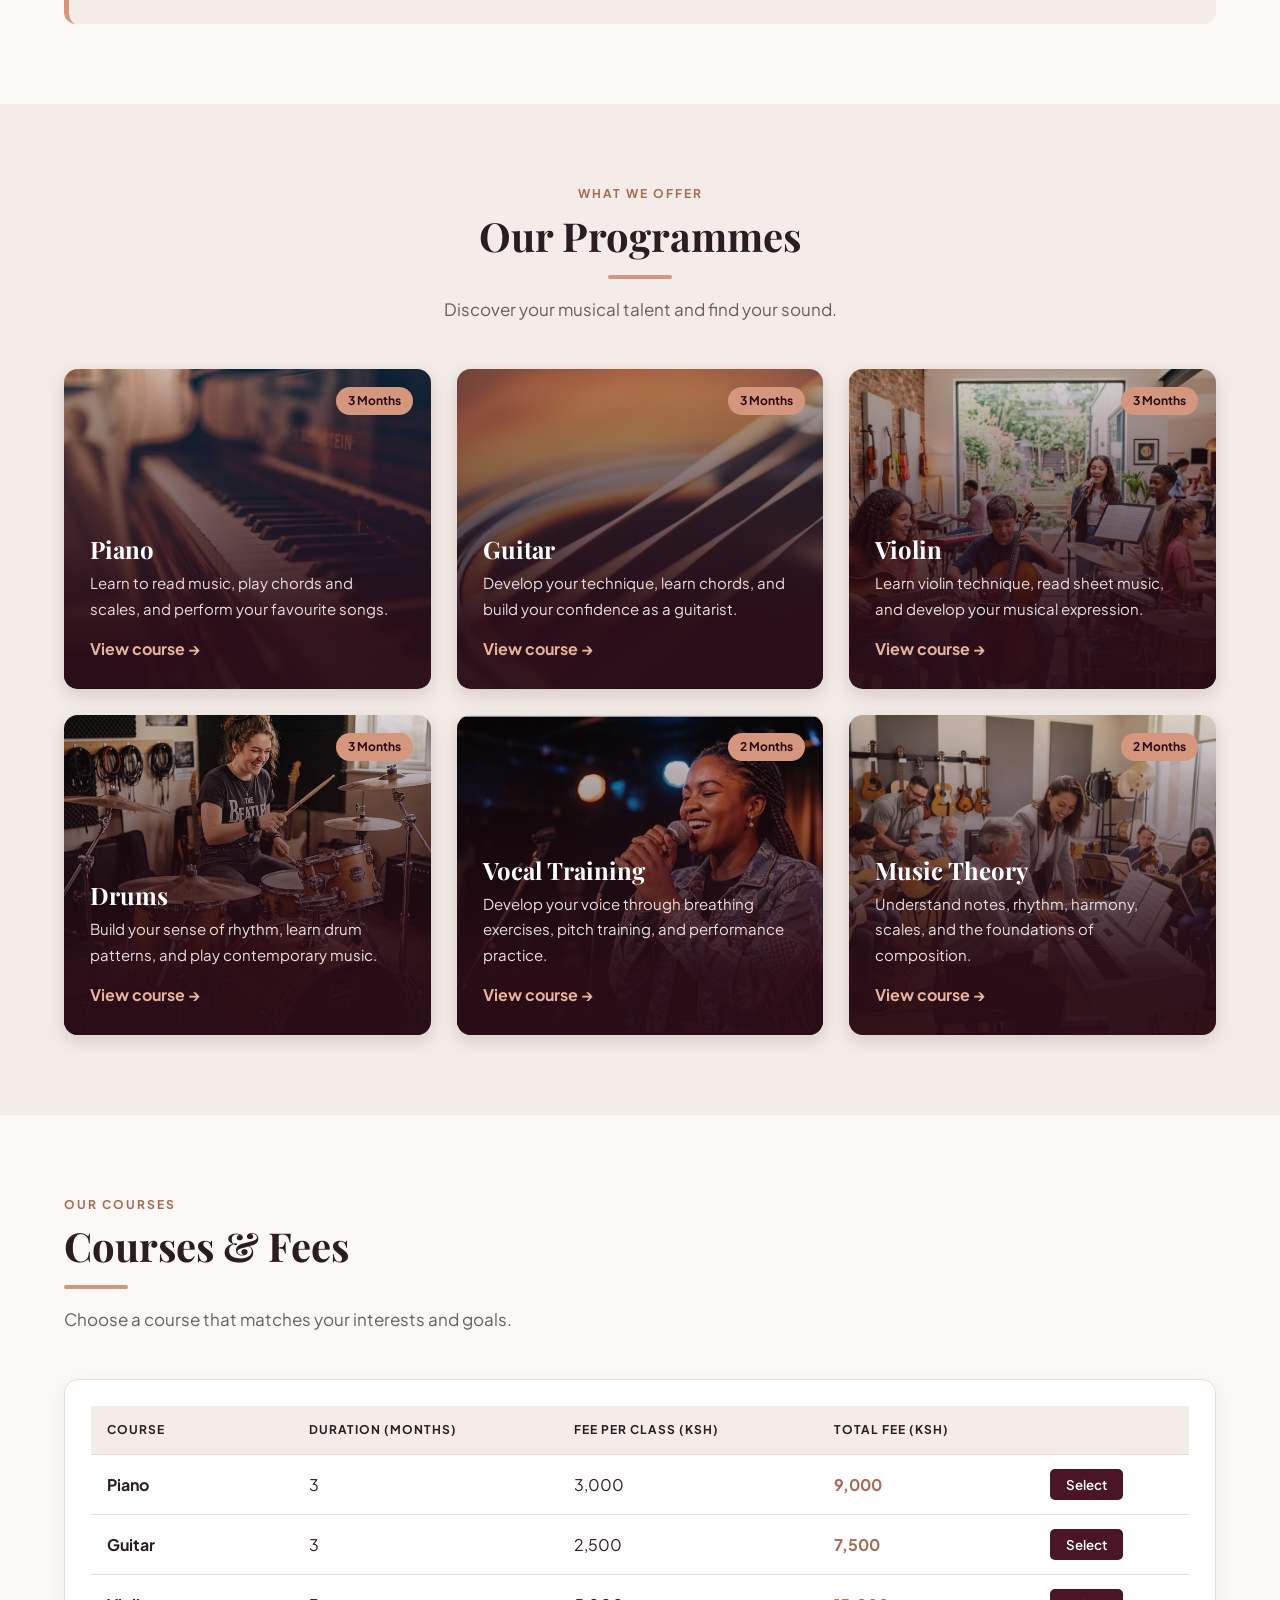
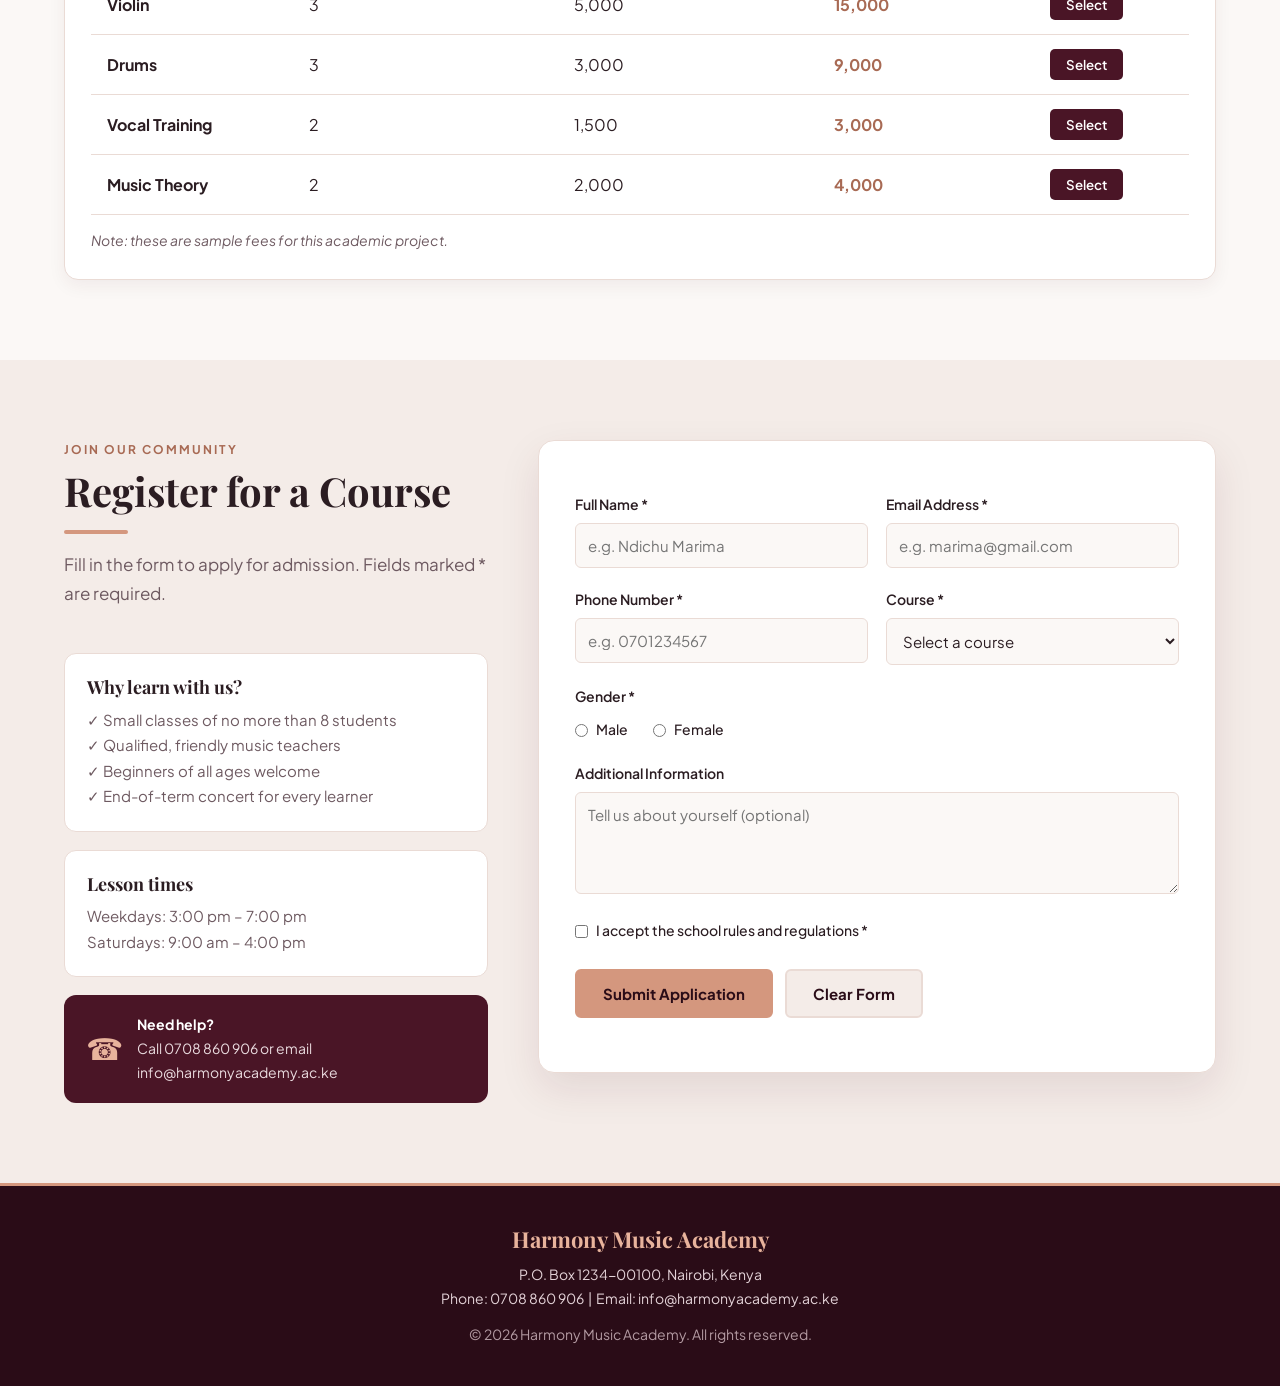
==== commit c1bf61e5: "Update index.html" ====
--- a/index.html
+++ b/index.html
@@ -200,7 +200,7 @@
                     <tr>
                         <th>Course</th>
                         <th>Duration (Months)</th>
-                        <th>Fee per Month (Ksh)</th>
+                        <th>Fee per Class (Ksh)</th>
                         <th>Total Fee (Ksh)</th>
                         <th></th>
                     </tr>
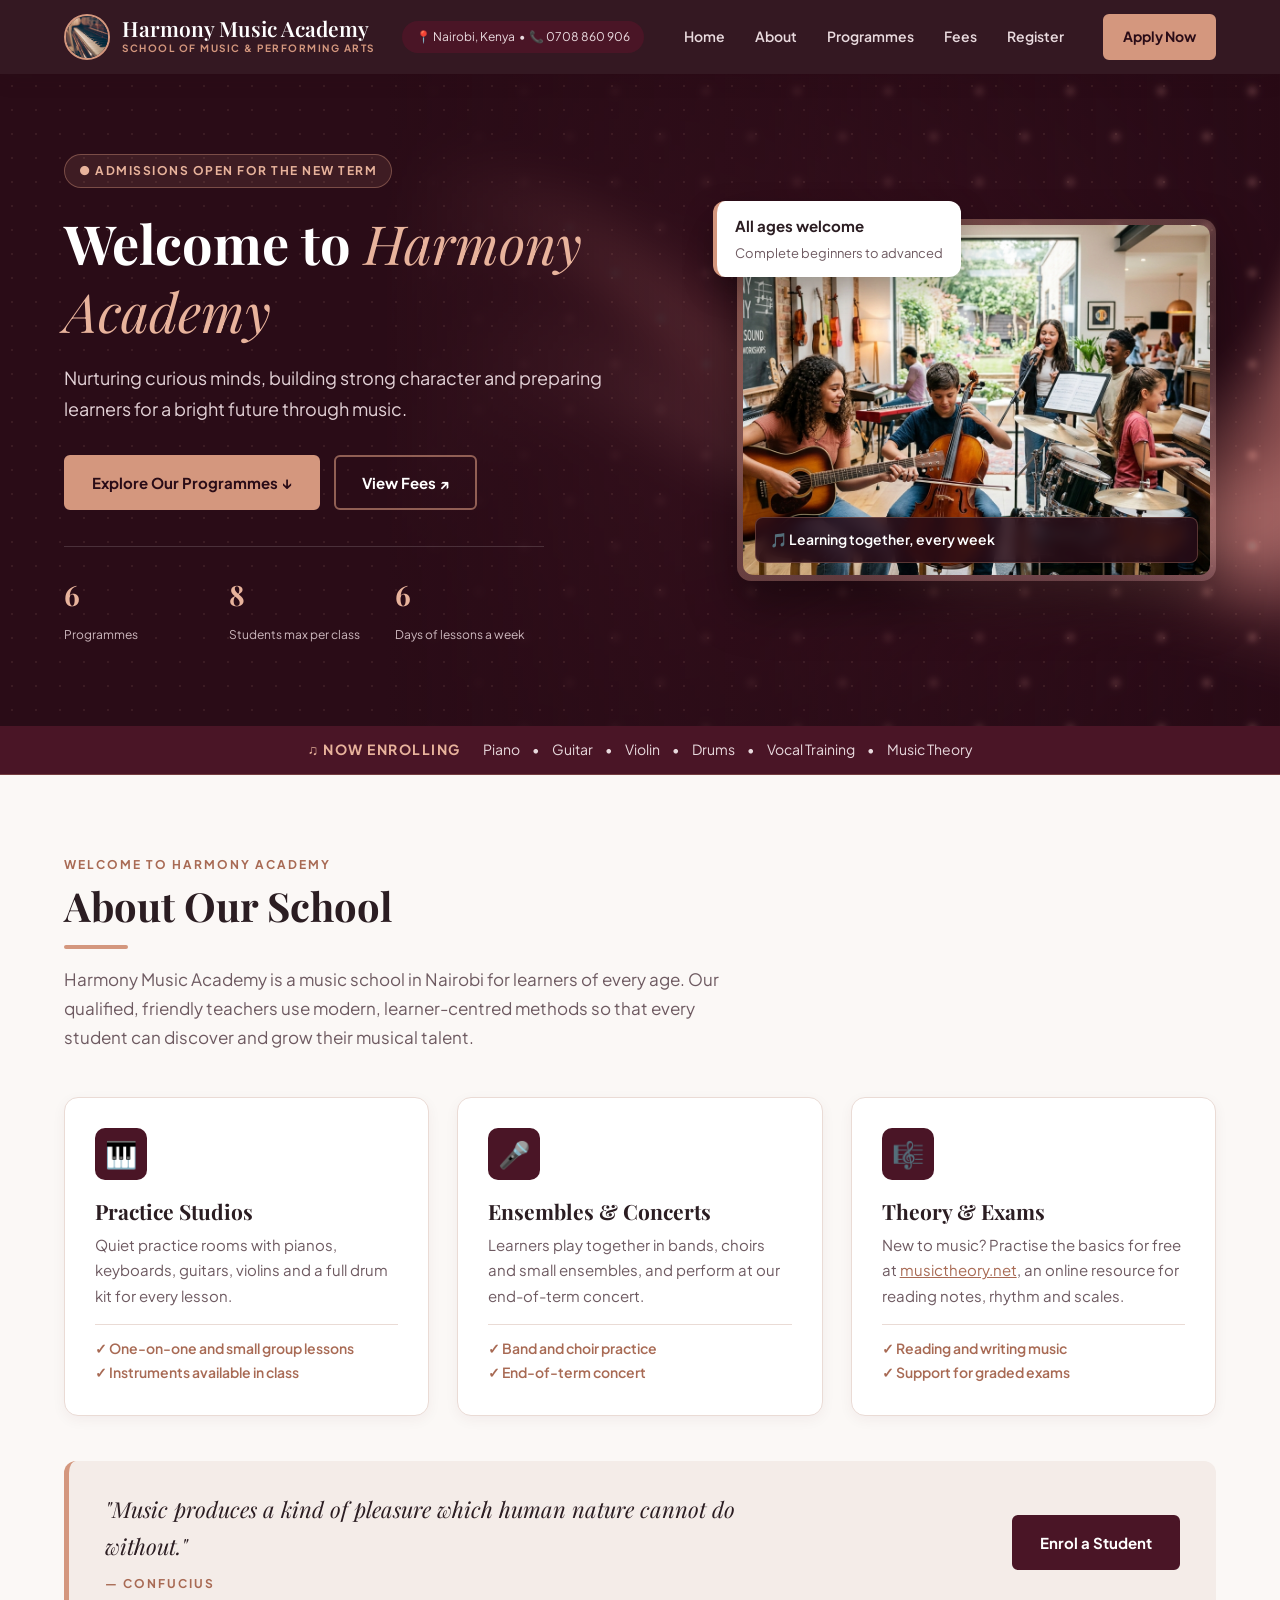
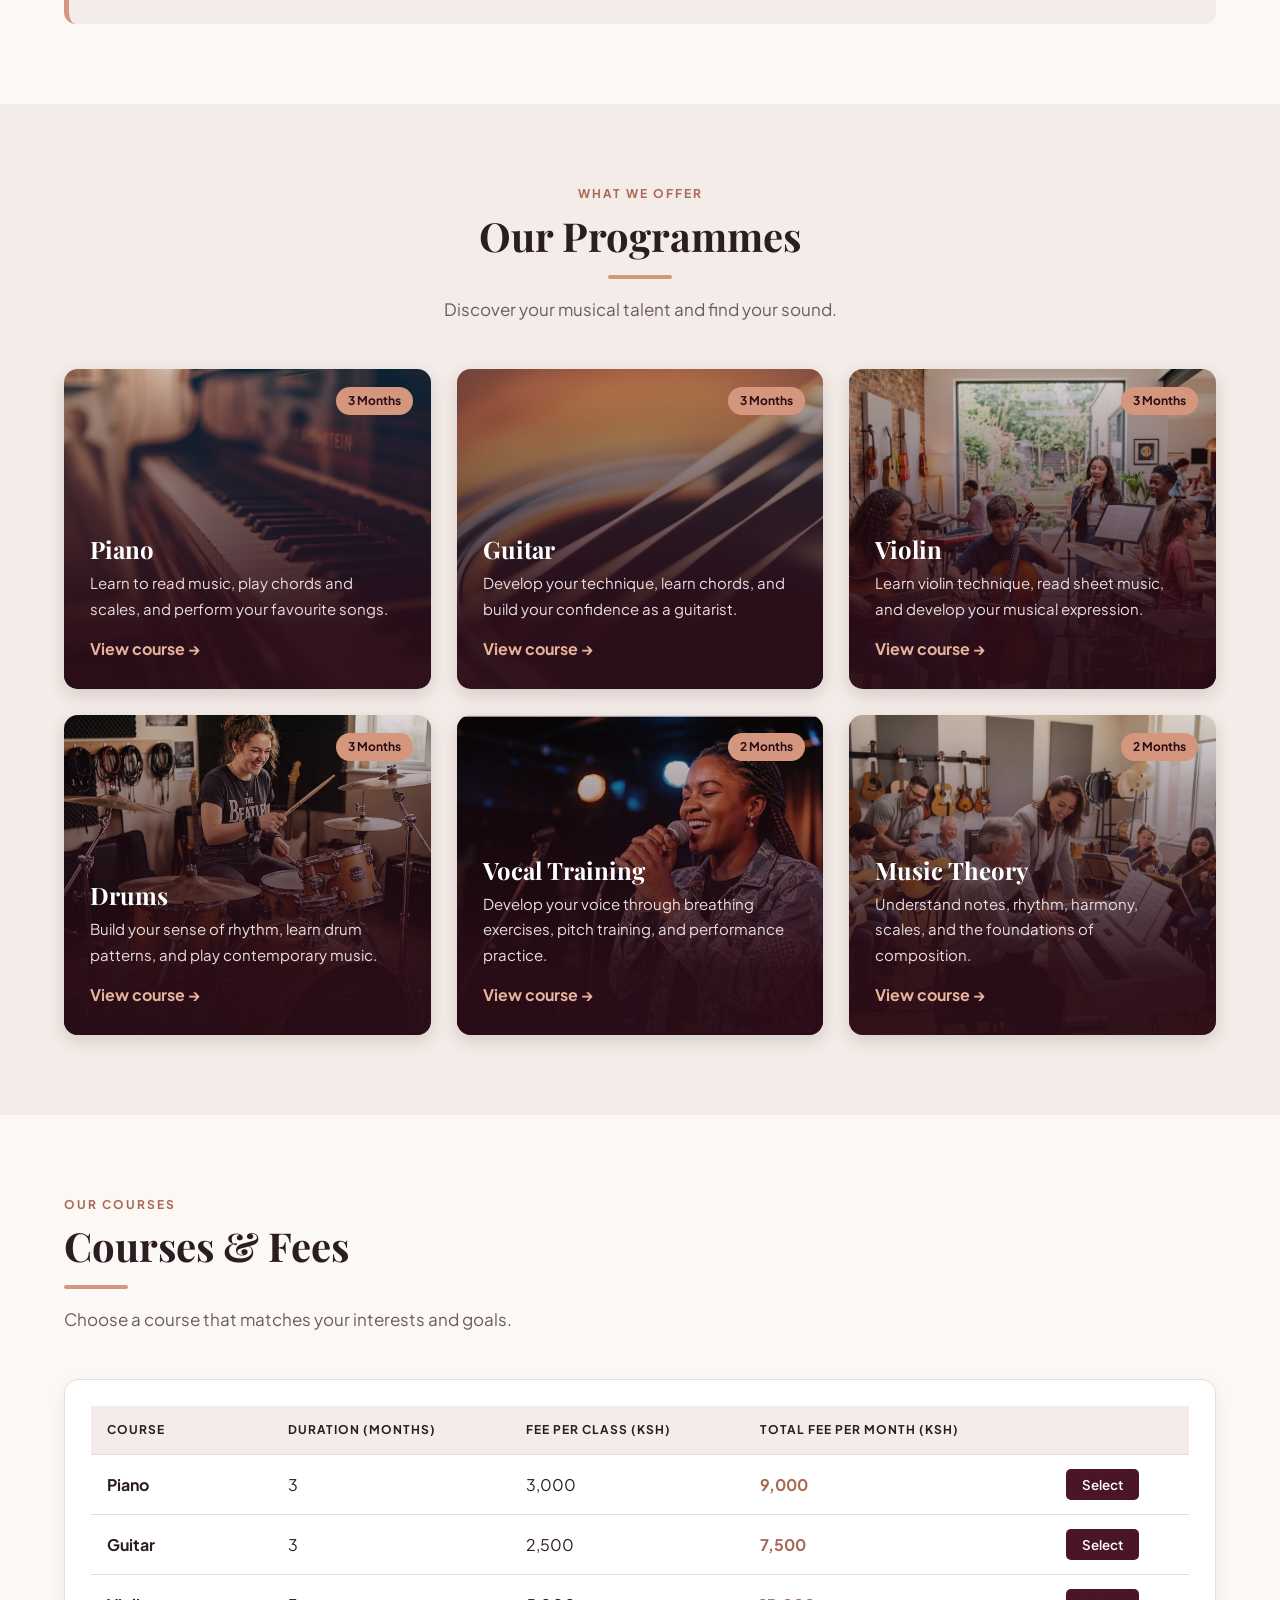
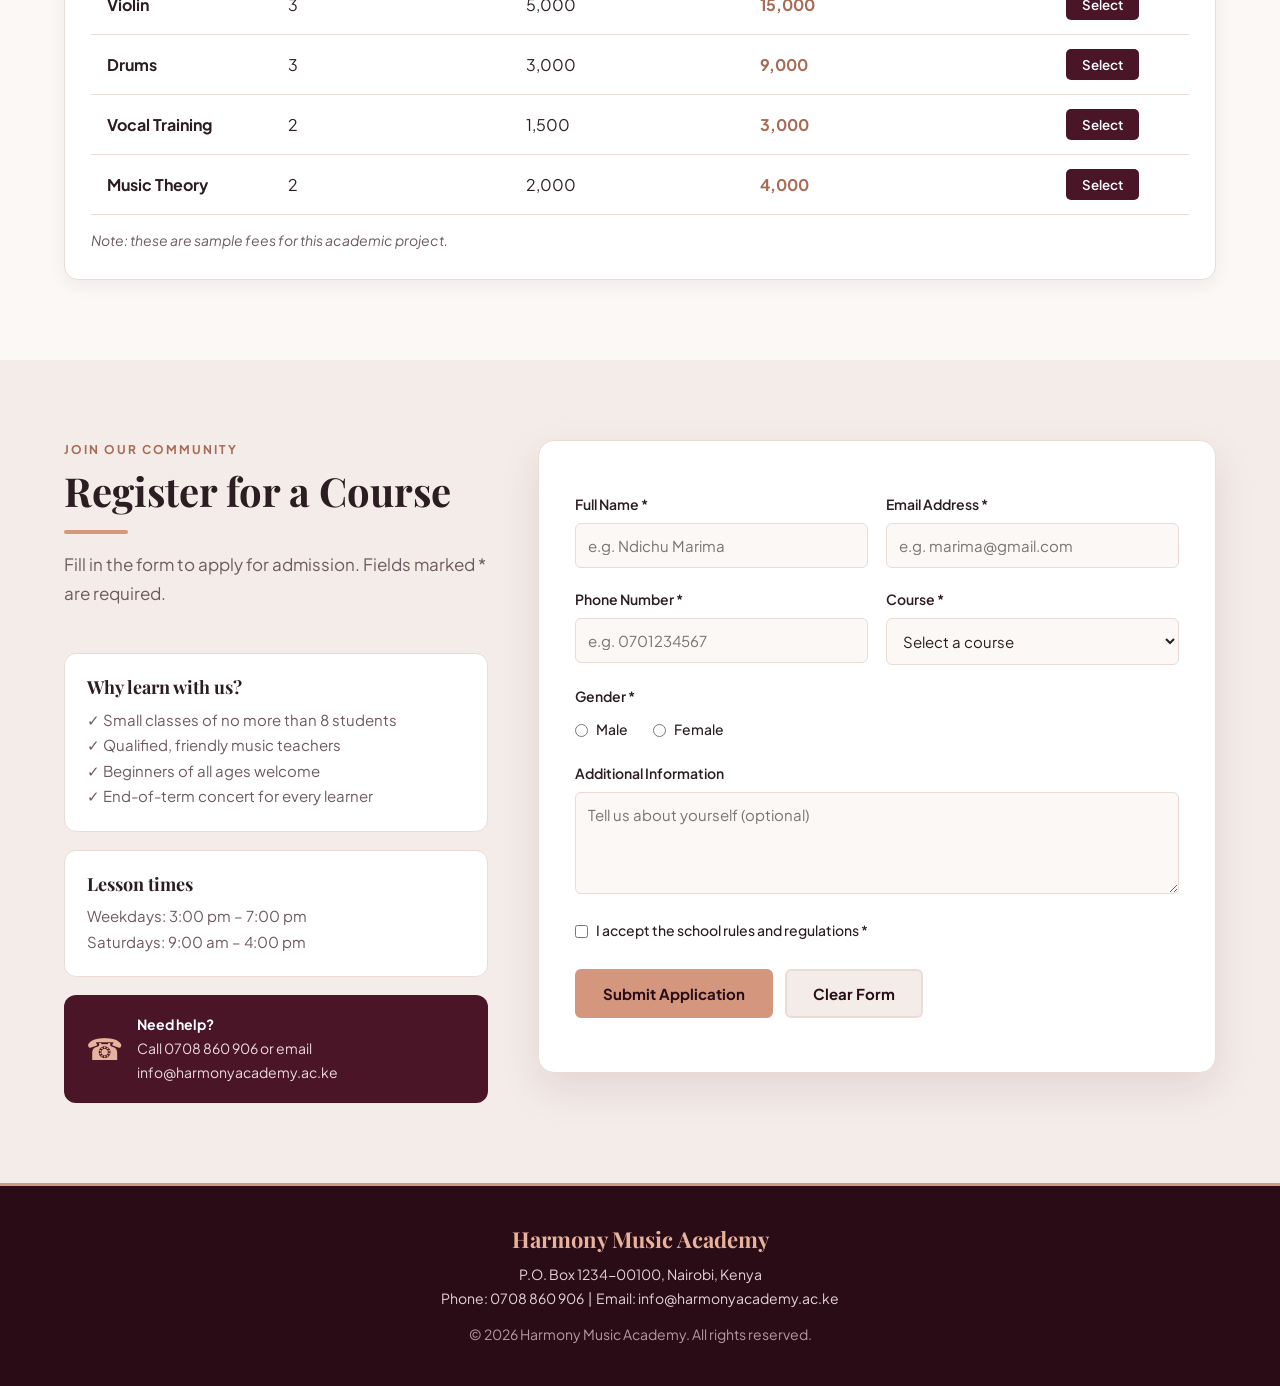
==== commit 73c7eddd: "Update index.html" ====
--- a/index.html
+++ b/index.html
@@ -201,7 +201,7 @@
                         <th>Course</th>
                         <th>Duration (Months)</th>
                         <th>Fee per Class (Ksh)</th>
-                        <th>Total Fee (Ksh)</th>
+                        <th>Total Fee per Month (Ksh)</th>
                         <th></th>
                     </tr>
                 </thead>
